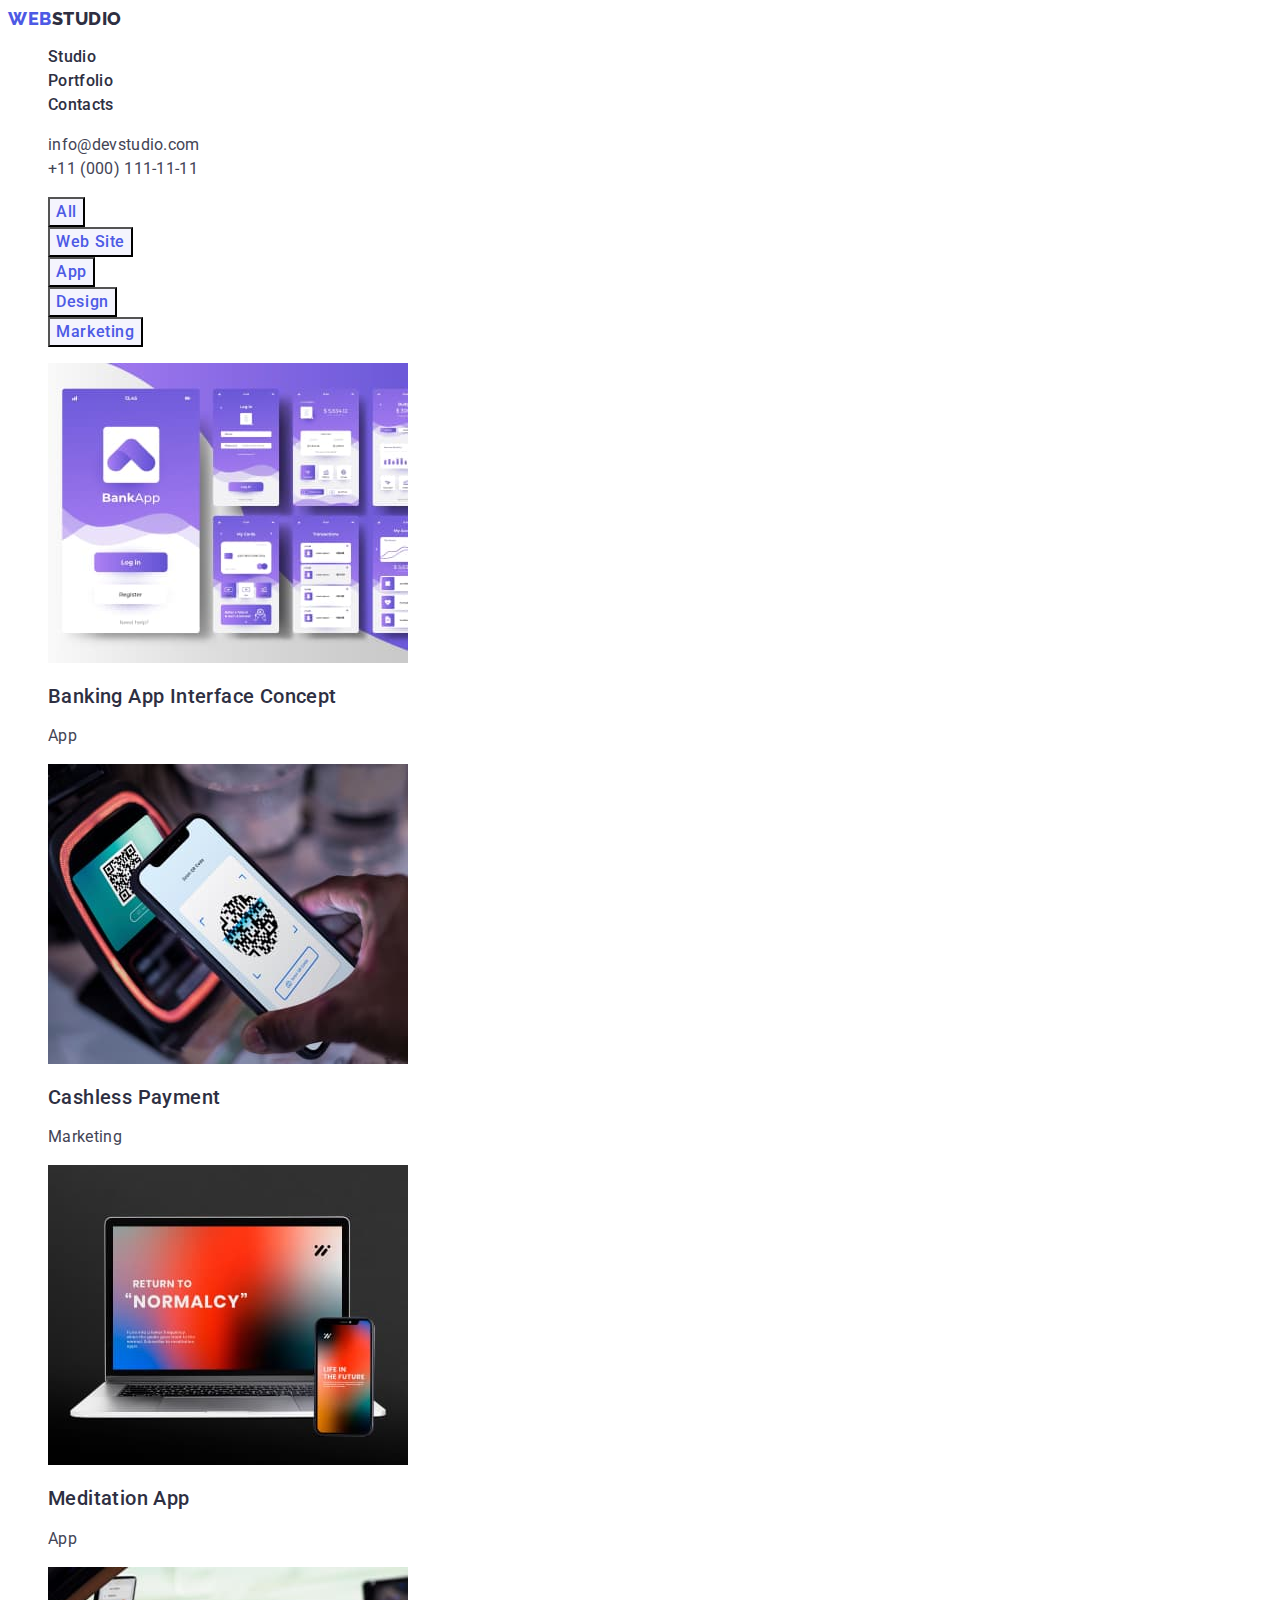
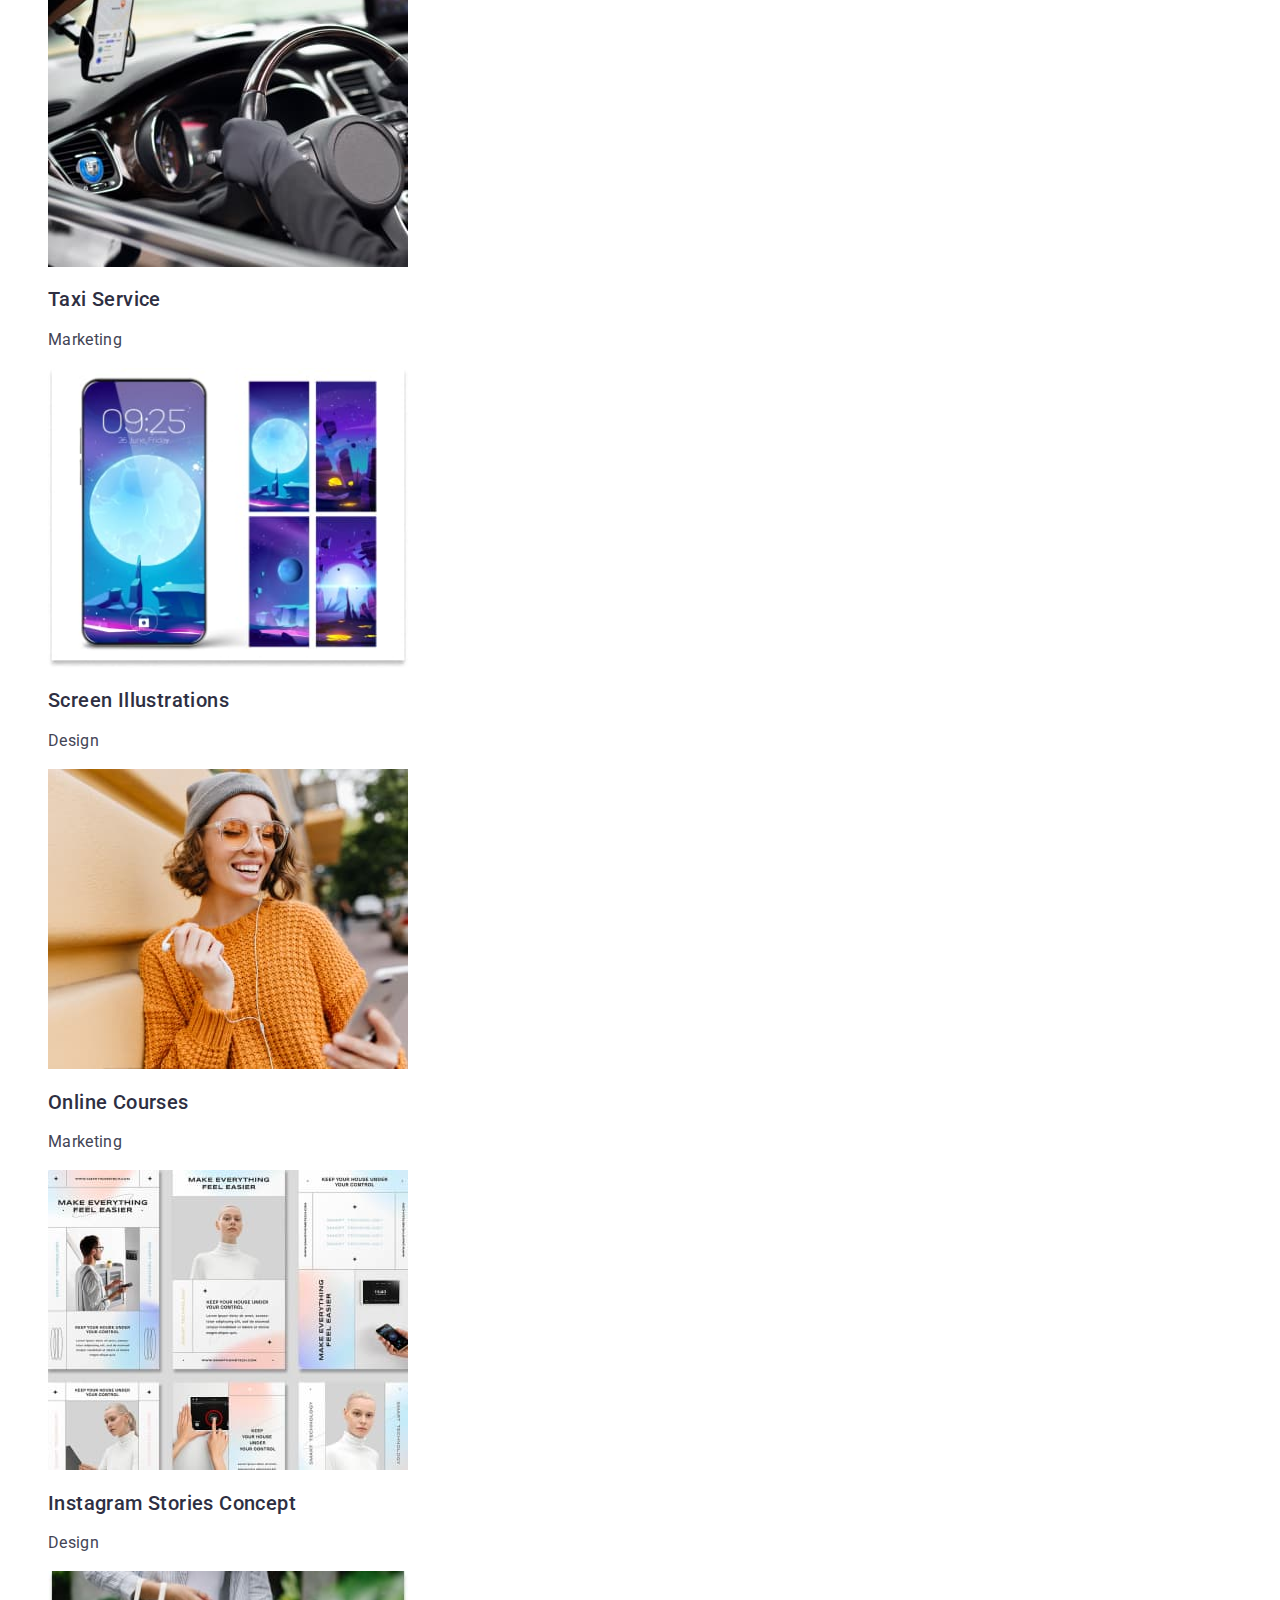
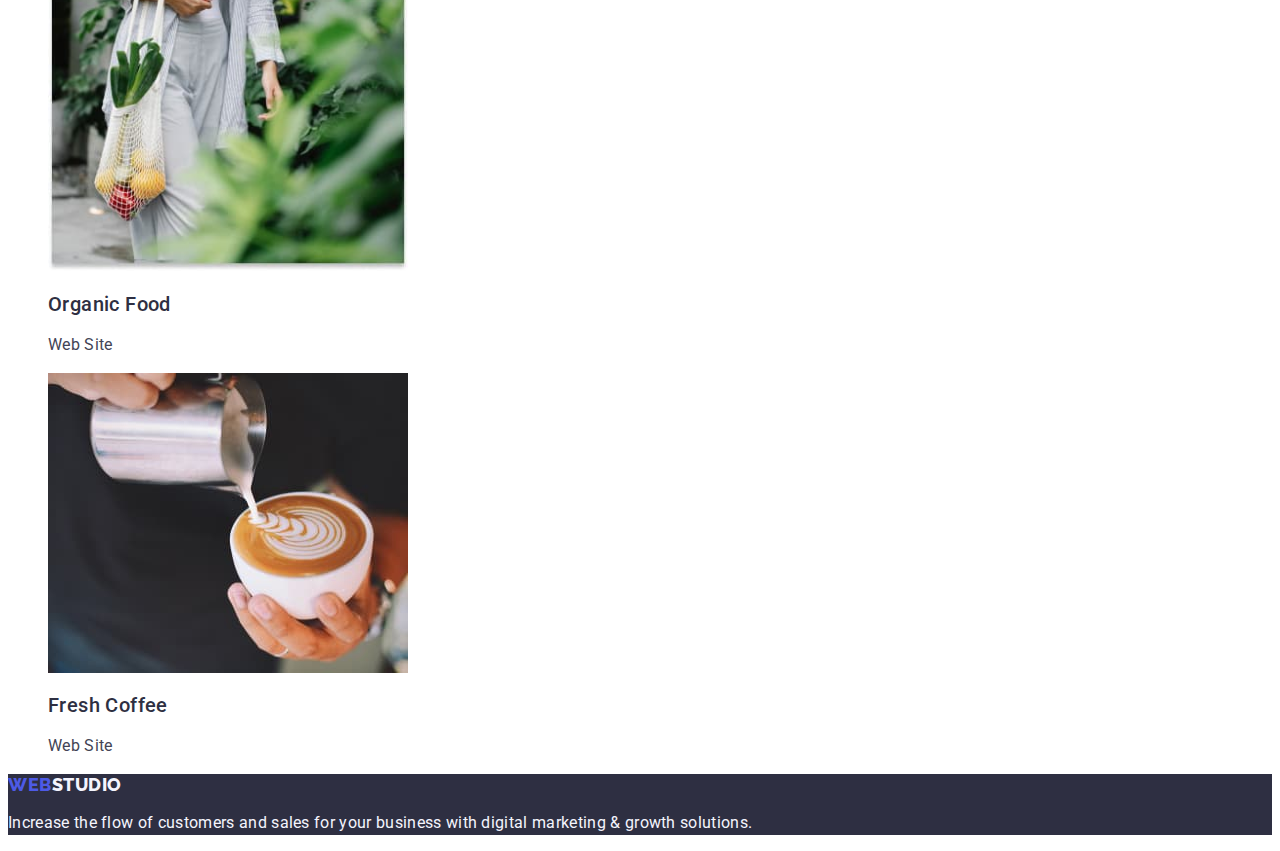
==== portfolio.html @ 40a198e8 "Initial commit" ====
<!DOCTYPE html>
<html lang="en">
  <head>
    <meta charset="UTF-8" />
    <meta http-equiv="X-UA-Compatible" content="IE=edge" />
    <meta name="viewport" content="width=device-width, initial-scale=1.0" />
    <link rel="preconnect" href="https://fonts.googleapis.com" />
    <link rel="preconnect" href="https://fonts.gstatic.com" crossorigin />
    <link
      href="https://fonts.googleapis.com/css2?family=Raleway:wght@800&family=Roboto:wght@400;500;700&display=swap"
      rel="stylesheet"
    />
    <title>Main Page Web</title>
    <link rel="stylesheet" href="./css/styles.css" />
  </head>

  <body>
    <!-- Header -->
    <header>
      <nav>
        <a class="logo link" href="./index.html"
          >Web<span class="header-span">Studio</span></a
        >
        <ul class="list">
          <li>
            <a class="navigat link" href="./index.html">Studio</a>
          </li>
          <li>
            <a class="navigat link" href="./portfolio.html">Portfolio</a>
          </li>
          <li>
            <a class="navigat link" href="">Contacts</a>
          </li>
        </ul>
      </nav>

      <address class="address">
        <ul class="list">
          <li>
            <a class="address-link link" href="mailto:info@devstudio.com"
              >info@devstudio.com</a
            >
          </li>
          <li>
            <a class="address-link link" href="tel:+110001111111"
              >+11 (000) 111-11-11</a
            >
          </li>
        </ul>
      </address>
    </header>

    <main>
      <!-- Filter -->
      <section>
        <h1 hidden>Filter</h1>
        <ul class="list">
          <li><button class="filter-button" type="button">All</button></li>
          <li><button class="filter-button" type="button">Web Site</button></li>
          <li><button class="filter-button" type="button">App</button></li>
          <li><button class="filter-button" type="button">Design</button></li>
          <li>
            <button class="filter-button" type="button">Marketing</button>
          </li>
        </ul>

        <!-- Examples -->

        <ul class="list">
          <li>
            <a class="link" href="">
              <img
                src="./images/bankingapp.jpg"
                alt="Banking App Interface Concept"
                width="360"
                height="300"
              />
              <h2 class="examples-subtitle">Banking App Interface Concept</h2>
              <p class="examples-text">App</p>
            </a>
          </li>
          <li>
            <a class="link" href="">
              <img
                src="./images/cashlesspayment.jpg"
                alt="Cashless payment"
                width="360"
                height="300"
              />
              <h2 class="examples-subtitle">Cashless Payment</h2>
              <p class="examples-text">Marketing</p>
            </a>
          </li>
          <li>
            <a class="link" href="">
              <img
                src="./images/meditationapp.jpg"
                alt="Meditation app"
                width="360"
                height="300"
              />
              <h2 class="examples-subtitle">Meditation App</h2>
              <p class="examples-text">App</p>
            </a>
          </li>
          <li>
            <a class="link" href="">
              <img
                src="./images/taxiservice.jpg"
                alt="Taxi Service"
                width="360"
                height="300"
              />
              <h2 class="examples-subtitle">Taxi Service</h2>
              <p class="examples-text">Marketing</p>
            </a>
          </li>
          <li>
            <a class="link" href="">
              <img
                src="./images/screenillustrations.jpg"
                alt="Screen Illustrations"
                width="360"
                height="300"
              />
              <h2 class="examples-subtitle">Screen Illustrations</h2>
              <p class="examples-text">Design</p>
            </a>
          </li>
          <li>
            <a class="link" href="">
              <img
                src="./images/onlinecourses.jpg"
                alt="Online Courses"
                width="360"
                height="300"
              />
              <h2 class="examples-subtitle">Online Courses</h2>
              <p class="examples-text">Marketing</p>
            </a>
          </li>
          <li>
            <a class="link" href="">
              <img
                src="./images/instagramstories.jpg"
                alt="Instagram Stories Concept"
                width="360"
                height="300"
              />
              <h2 class="examples-subtitle">Instagram Stories Concept</h2>
              <p class="examples-text">Design</p>
            </a>
          </li>
          <li>
            <a class="link" href="">
              <img
                src="./images/organicfood.jpg"
                alt="Organic Food"
                width="360"
                height="300"
              />
              <h2 class="examples-subtitle">Organic Food</h2>
              <p class="examples-text">Web Site</p>
            </a>
          </li>
          <li>
            <a class="link" href="">
              <img
                src="./images/freshcoffee.jpg"
                alt="Fresh Coffee"
                width="360"
                height="300"
              />
              <h2 class="examples-subtitle">Fresh Coffee</h2>
              <p class="examples-text">Web Site</p>
            </a>
          </li>
        </ul>
      </section>
    </main>

    <footer class="footer">
      <a class="footer-logo link" href="./index.html"
        >Web<span class="footer-span">Studio</span></a
      >
      <p class="footer-text">
        Increase the flow of customers and sales for your business with digital
        marketing & growth solutions.
      </p>
    </footer>
  </body>
</html>
---- css/styles.css ----
:root {
  --main-color: #2e2f42;
  --second-color: #434455;
  --color-active: #404bbf;
  --bcg-btn-main: #4d5ae5;
  --bcg-btn-active: #404bbf;
  --color-white: #ffffff;
  --bcg-pink: #f4f4fd;
}

body {
  font-family: "Roboto", sans-serif;
  font-style: normal;
  color: #434455;
  font-weight: 400;
  font-size: 16px;
  background-color: var(--color-white);
}

/* --------------Logo------------- */

.header-span {
  color: var(--main-color);
}

/* --------------------Header------------- */
.logo {
  font-family: "Raleway", sans-serif;
  font-style: normal;
  font-weight: 800;
  font-size: 18px;
  line-height: 1.17;
  letter-spacing: 0.03em;
  text-transform: uppercase;
  color: var(--bcg-btn-main);
  text-decoration: none;
}
.list {
  list-style: none;
}
.navigat {
  font-family: "Roboto";
  font-style: normal;
  font-weight: 500;
  font-size: 16px;
  line-height: 1.5;
  letter-spacing: 0.02em;
  color: var(--main-color);
}

.link {
  text-decoration: none;
}

.navigat:hover,
.navigat:focus {
  color: var(--color-active);
}

.address {
  font-style: normal;
}
.address.list {
  list-style-type: none;
}

.address-link {
  font-family: "Roboto";
  font-style: normal;
  font-weight: 400;
  font-size: 16px;
  line-height: 1.5;
  letter-spacing: 0.02em;
  color: var(--second-color);
  text-decoration: none;
}

.address-link:hover,
.address-link:focus {
  color: var(--color-active);
}

/* ---------------Hero------------- */
.hero {
  background-color: var(--main-color);
}

.hero-title {
  color: var(--color-white);
  font-weight: 700;
  font-size: 56px;
  line-height: 1.07;
  text-align: center;
  letter-spacing: 0.02em;
}

.hero-button {
  font-family: "Roboto", sans-serif;
  font-style: normal;
  font-weight: 500;
  font-size: 16px;
  line-height: 1.5;
  letter-spacing: 0.04em;
  color: var(--color-white);
  background-color: var(--bcg-btn-main);
  cursor: pointer;
}

.hero-button:hover,
.hero-button:focus {
  background-color: var(--bcg-btn-active);
}

/* -----------------Advantages------------ */

.advantages-subtitle {
  font-weight: 500;
  font-size: 20px;
  line-height: 1.2;
  letter-spacing: 0.02em;
  color: var(--main-color);
}

.advantages-text {
  line-height: 1.5;
  letter-spacing: 0.02em;
  color: var(--second-color);
}

/* ----------------------What are we doing----------- */

.what-title {
  font-weight: 700;
  font-size: 36px;
  line-height: 1.11;
  text-align: center;
  letter-spacing: 0.02em;
  text-transform: capitalize;
  color: var(--main-color);
}

/* ----------------Our team---------------------- */
.ourteam {
  background-color: var(--bcg-pink);
}

.ourteam-title {
  font-weight: 700;
  font-size: 36px;
  line-height: 1.11;
  text-align: center;
  letter-spacing: 0.02em;
  text-transform: capitalize;
  color: var(--main-color);
}

.people {
  background-color: var(--color-white);
}

.ourteam-subtitle {
  font-weight: 500;
  font-size: 20px;
  line-height: 1.2;
  text-align: center;
  letter-spacing: 0.02em;
  color: var(--main-color);
}

.ourteam-text {
  line-height: 1.5;
  text-align: center;
  letter-spacing: 0.02em;
  color: var(--second-color);
}

/* ----------------------------Footer-------------- */
.footer {
  background-color: var(--main-color);
}
.footer-logo {
  font-family: "Raleway", sans-serif;
  font-weight: 800;
  font-size: 18px;
  line-height: 1.17;
  letter-spacing: 0.03em;
  text-transform: uppercase;
  color: var(--bcg-btn-main);
}

.footer-logo.link {
  text-decoration: none;
}

.footer-span {
  font-weight: 800;
  font-size: 18px;
  line-height: 1.17;
  letter-spacing: 0.03em;
  text-transform: uppercase;
  color: var(--bcg-pink);
}

.footer-text {
  line-height: 1.5;
  letter-spacing: 0.02em;
  color: var(--bcg-pink);
}

/********************---Portfolio--***********************/

.filter-button {
  font-family: "Roboto", sans-serif;
  font-weight: 500;
  font-size: 16px;
  line-height: 1.5;
  text-align: center;
  letter-spacing: 0.04em;
  color: var(--bcg-btn-main);
  background-color: var(--bcg-pink);
  cursor: pointer;
}

.filter-button:hover,
.filter-button:focus {
  color: var(--color-white);
  background-color: var(--color-active);
}

/* ------------------Examples-------------------------- */

.examples-subtitle {
  font-weight: 500;
  font-size: 20px;
  line-height: 1.2;
  letter-spacing: 0.02em;
  color: var(--main-color);
  text-decoration: none;
}

.examples-text {
  font-size: 16px;
  line-height: 1.5;
  letter-spacing: 0.02em;
  color: var(--second-color);
  text-decoration: none;
}
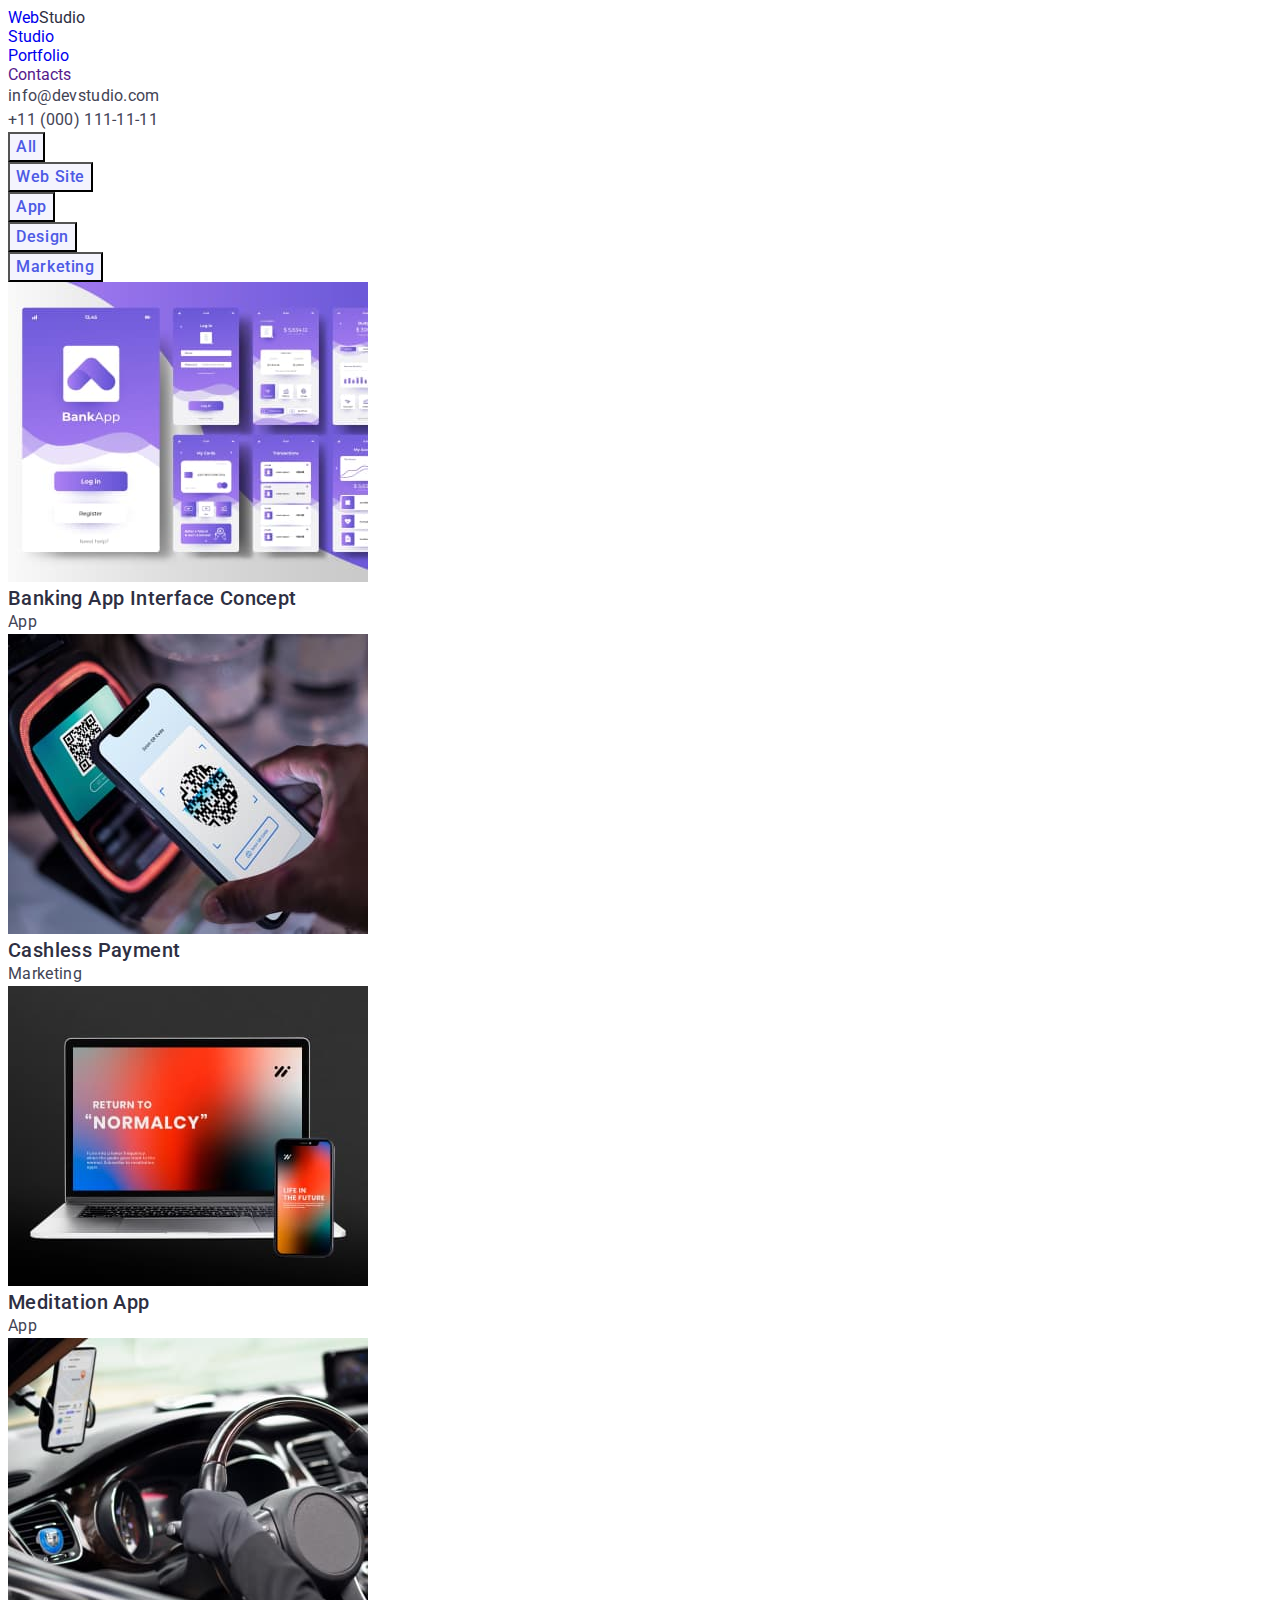
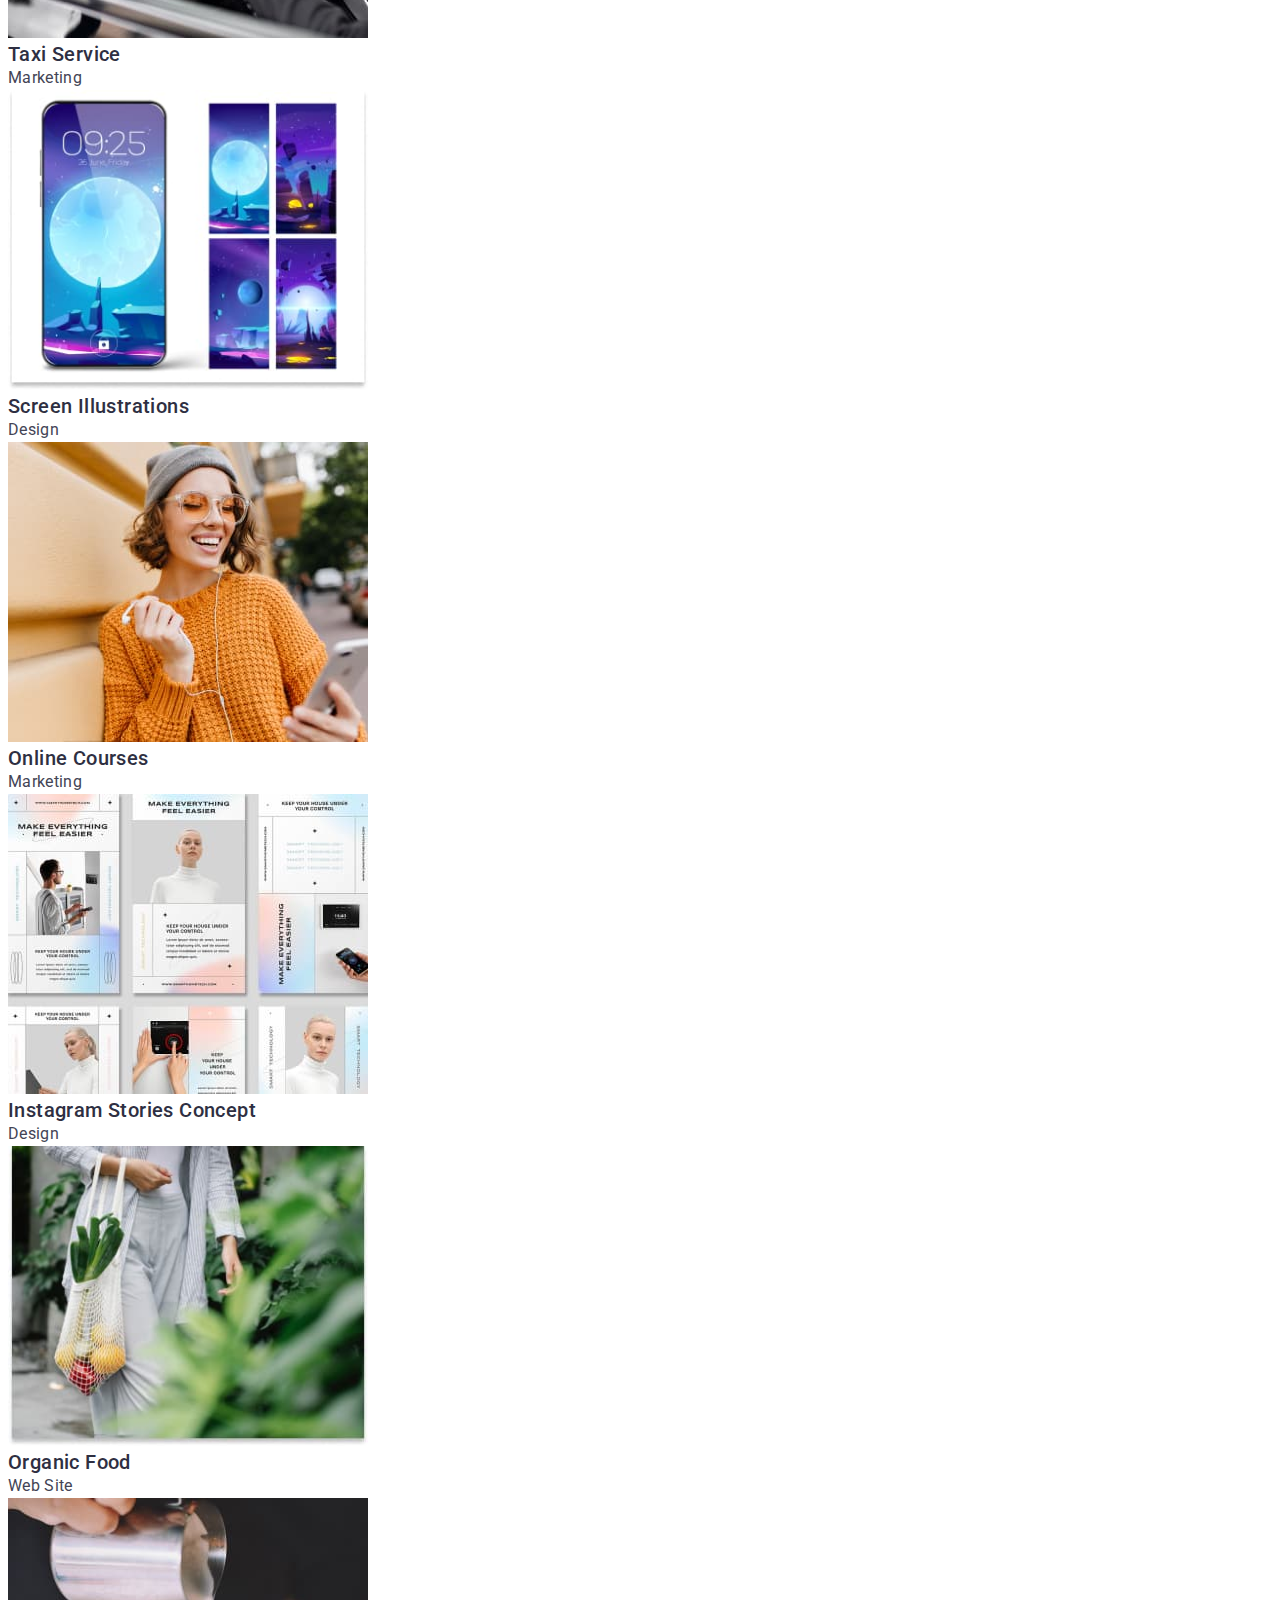
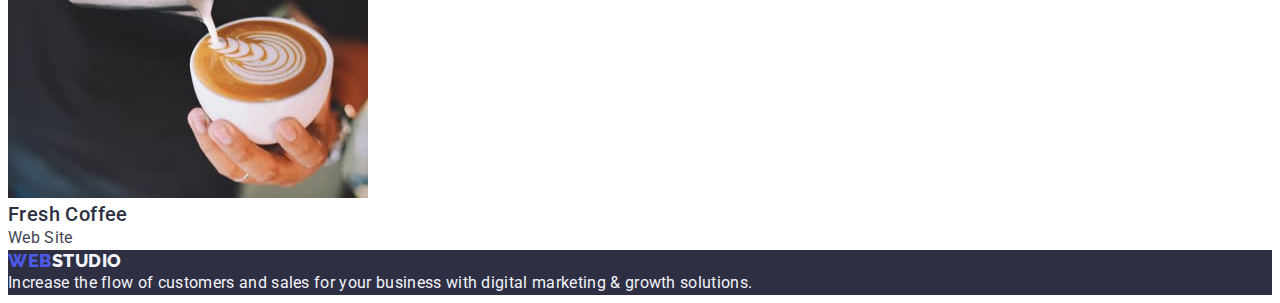
==== commit 043869a3: "header" ====
--- a/portfolio.html
+++ b/portfolio.html
@@ -11,6 +11,10 @@
       rel="stylesheet"
     />
     <title>Main Page Web</title>
+    <link
+      rel="stylesheet"
+      href="node_modules/modern-normalize/modern-normalize.css"
+    />
     <link rel="stylesheet" href="./css/styles.css" />
   </head>
 
--- a/css/styles.css
+++ b/css/styles.css
@@ -17,6 +17,33 @@
   background-color: var(--color-white);
 }
 
+.container {
+  width: 1158px;
+  padding-left: 15px;
+  padding-right: 15px;
+  margin: 0 auto;
+  outline: 1px solid purple;
+}
+
+/* -----------Reset styles----------- */
+p,
+h1,
+h2,
+h3,
+h4,
+h5,
+h6 {
+  margin-top: 0;
+  margin-bottom: 0;
+}
+
+ul {
+  margin-top: 0;
+  margin-bottom: 0;
+  padding-left: 0;
+  list-style-type: none;
+}
+
 /* --------------Logo------------- */
 
 .header-span {
@@ -24,7 +51,17 @@
 }
 
 /* --------------------Header------------- */
-.logo {
+.header {
+  padding-top: 24px;
+  padding-bottom: 24px;
+}
+
+.header-container {
+  display: flex;
+  align-items: center;
+}
+
+.header .logo {
   font-family: "Raleway", sans-serif;
   font-style: normal;
   font-weight: 800;
@@ -35,10 +72,14 @@
   color: var(--bcg-btn-main);
   text-decoration: none;
 }
-.list {
-  list-style: none;
-}
-.navigat {
+
+.navigation {
+  display: flex;
+  align-items: center;
+  flex-grow: 1;
+}
+
+.content {
   font-family: "Roboto";
   font-style: normal;
   font-weight: 500;
@@ -46,6 +87,12 @@
   line-height: 1.5;
   letter-spacing: 0.02em;
   color: var(--main-color);
+}
+
+.header-list {
+  display: flex;
+  margin-left: 76px;
+  gap: 40px;
 }
 
 .link {
@@ -60,8 +107,10 @@
 .address {
   font-style: normal;
 }
-.address.list {
-  list-style-type: none;
+
+.address-list {
+  display: flex;
+  gap: 40px;
 }
 
 .address-link {
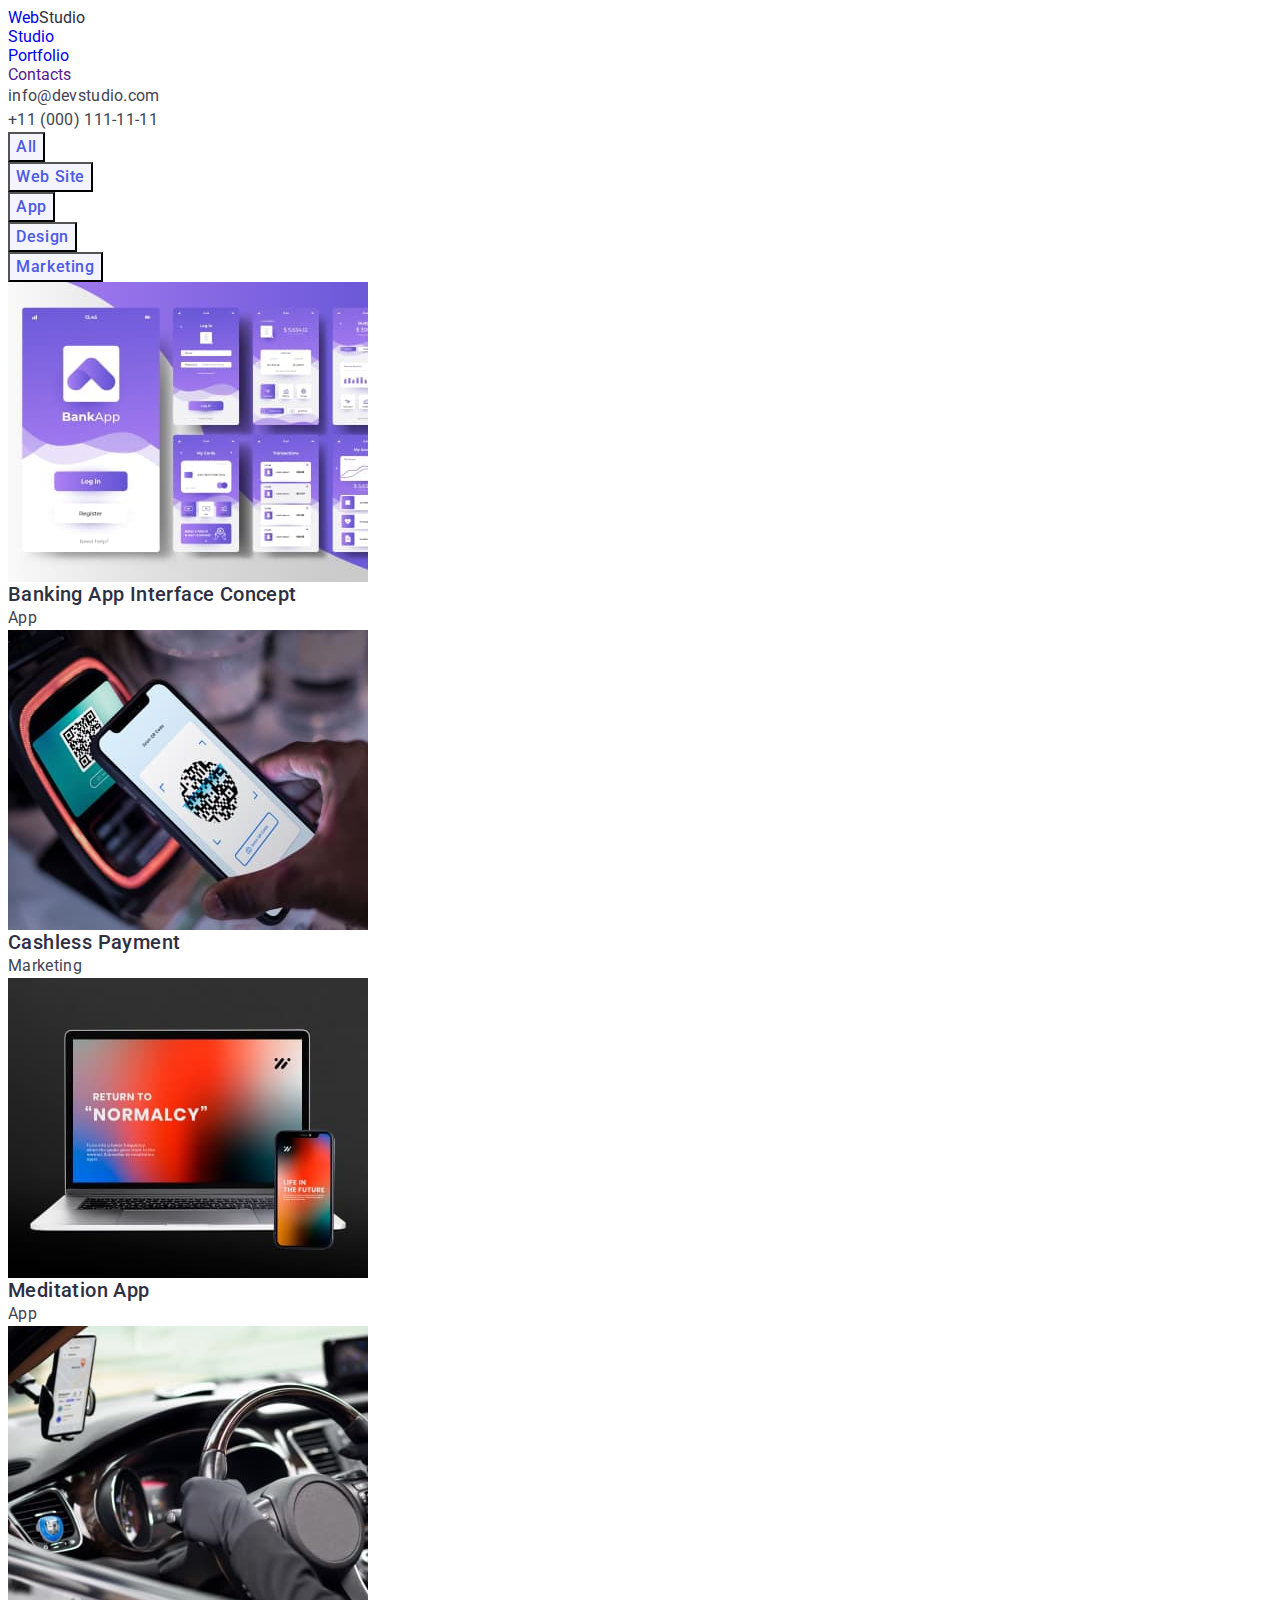
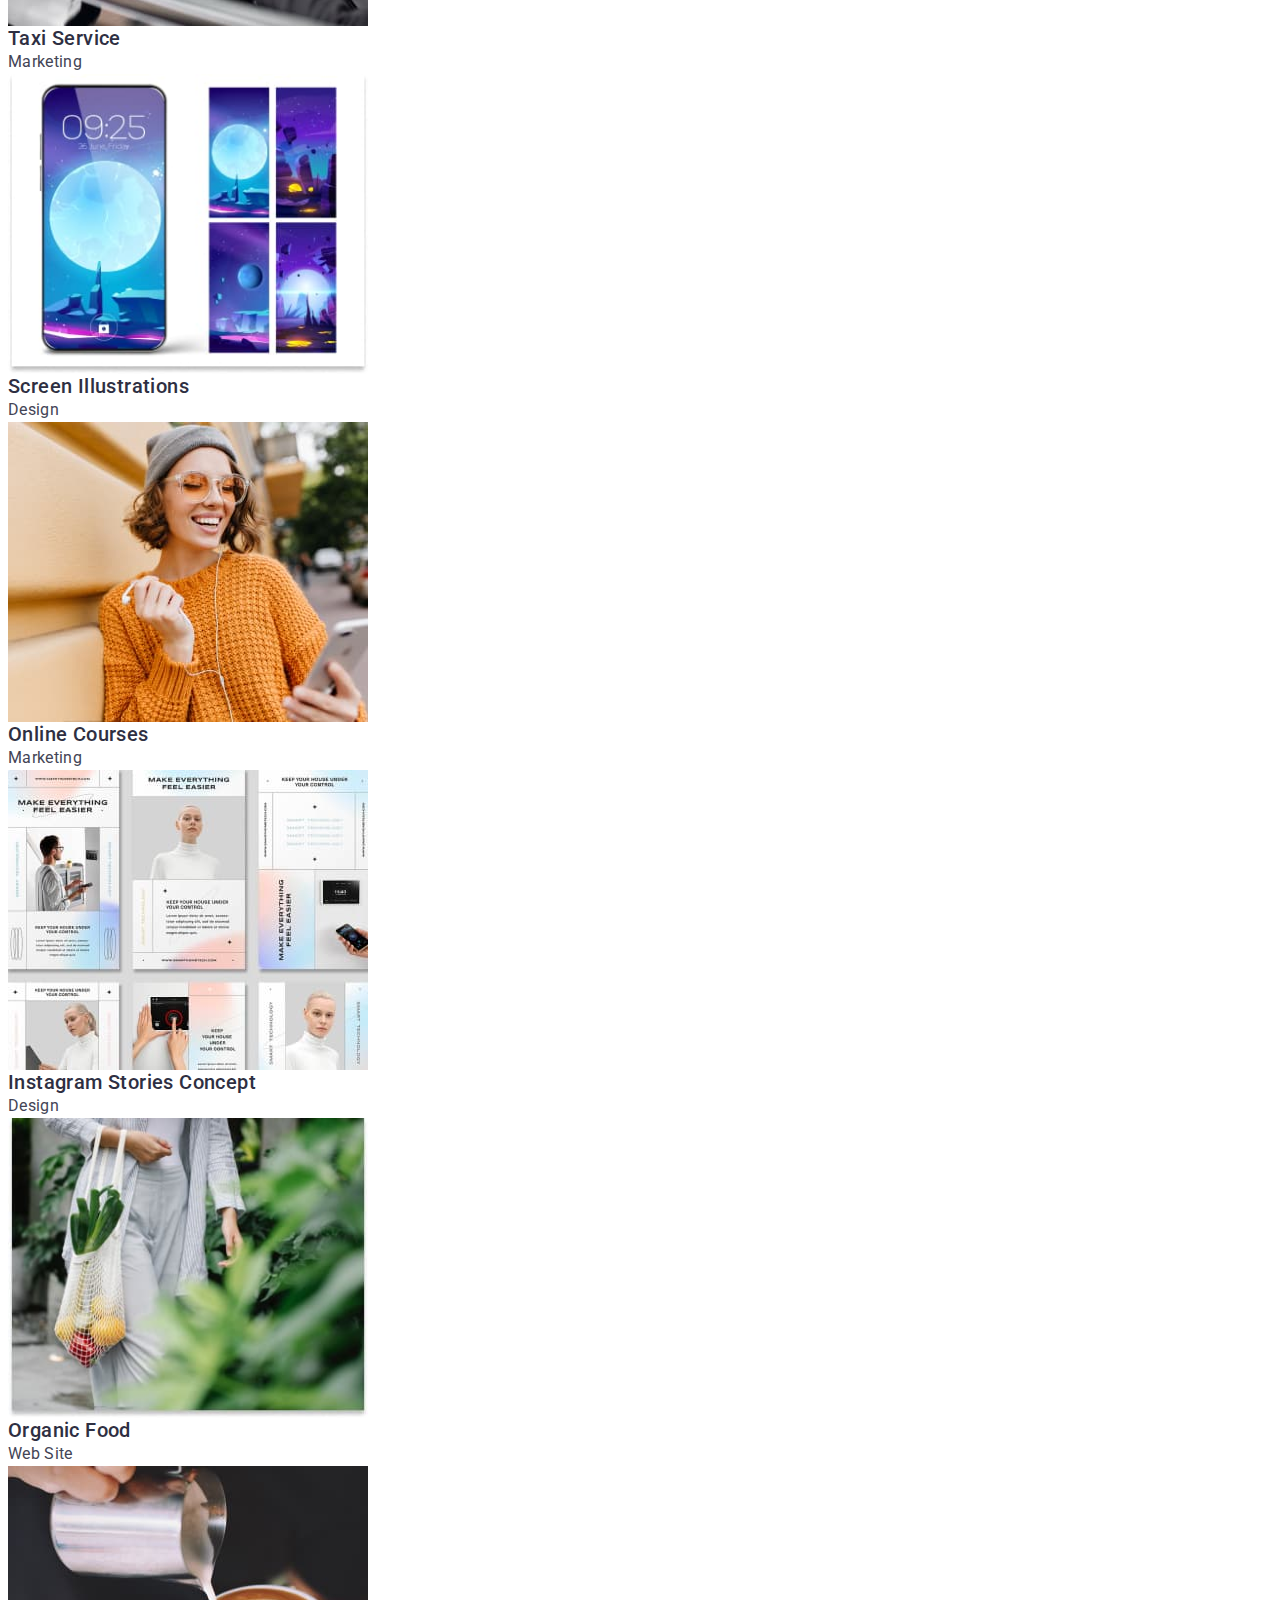
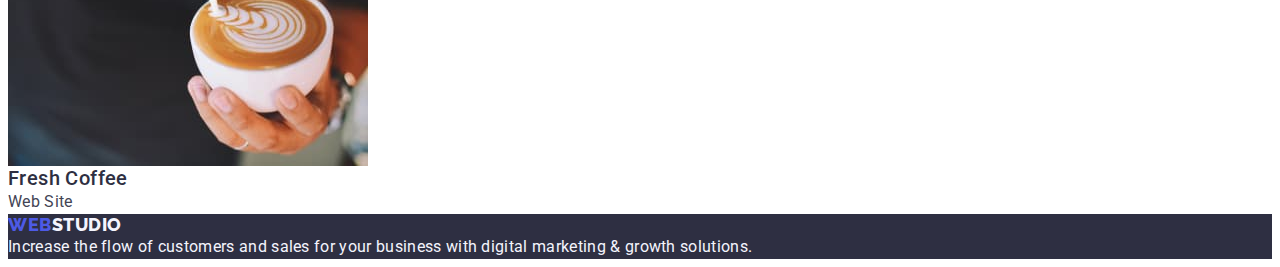
==== commit b9b9fd43: "header-check" ====
--- a/portfolio.html
+++ b/portfolio.html
@@ -13,7 +13,10 @@
     <title>Main Page Web</title>
     <link
       rel="stylesheet"
-      href="node_modules/modern-normalize/modern-normalize.css"
+      href="https://cdnjs.cloudflare.com/ajax/libs/modern-normalize/2.0.0/modern-normalize.min.css"
+      integrity="sha512-4xo8blKMVCiXpTaLzQSLSw3KFOVPWhm/TRtuPVc4WG6kUgjH6J03IBuG7JZPkcWMxJ5huwaBpOpnwYElP/m6wg=="
+      crossorigin="anonymous"
+      referrerpolicy="no-referrer"
     />
     <link rel="stylesheet" href="./css/styles.css" />
   </head>
--- a/css/styles.css
+++ b/css/styles.css
@@ -6,6 +6,7 @@
   --bcg-btn-active: #404bbf;
   --color-white: #ffffff;
   --bcg-pink: #f4f4fd;
+  --border-header: #e7e9fc;
 }
 
 body {
@@ -22,7 +23,6 @@
   padding-left: 15px;
   padding-right: 15px;
   margin: 0 auto;
-  outline: 1px solid purple;
 }
 
 /* -----------Reset styles----------- */
@@ -44,6 +44,9 @@
   list-style-type: none;
 }
 
+img {
+  display: block;
+}
 /* --------------Logo------------- */
 
 .header-span {
@@ -54,6 +57,7 @@
 .header {
   padding-top: 24px;
   padding-bottom: 24px;
+  border-bottom: 1px solid var(--border-header);
 }
 
 .header-container {
@@ -71,12 +75,14 @@
   text-transform: uppercase;
   color: var(--bcg-btn-main);
   text-decoration: none;
+  margin-right: 76px;
 }
 
 .navigation {
   display: flex;
   align-items: center;
   flex-grow: 1;
+  padding: 24px 0;
 }
 
 .content {
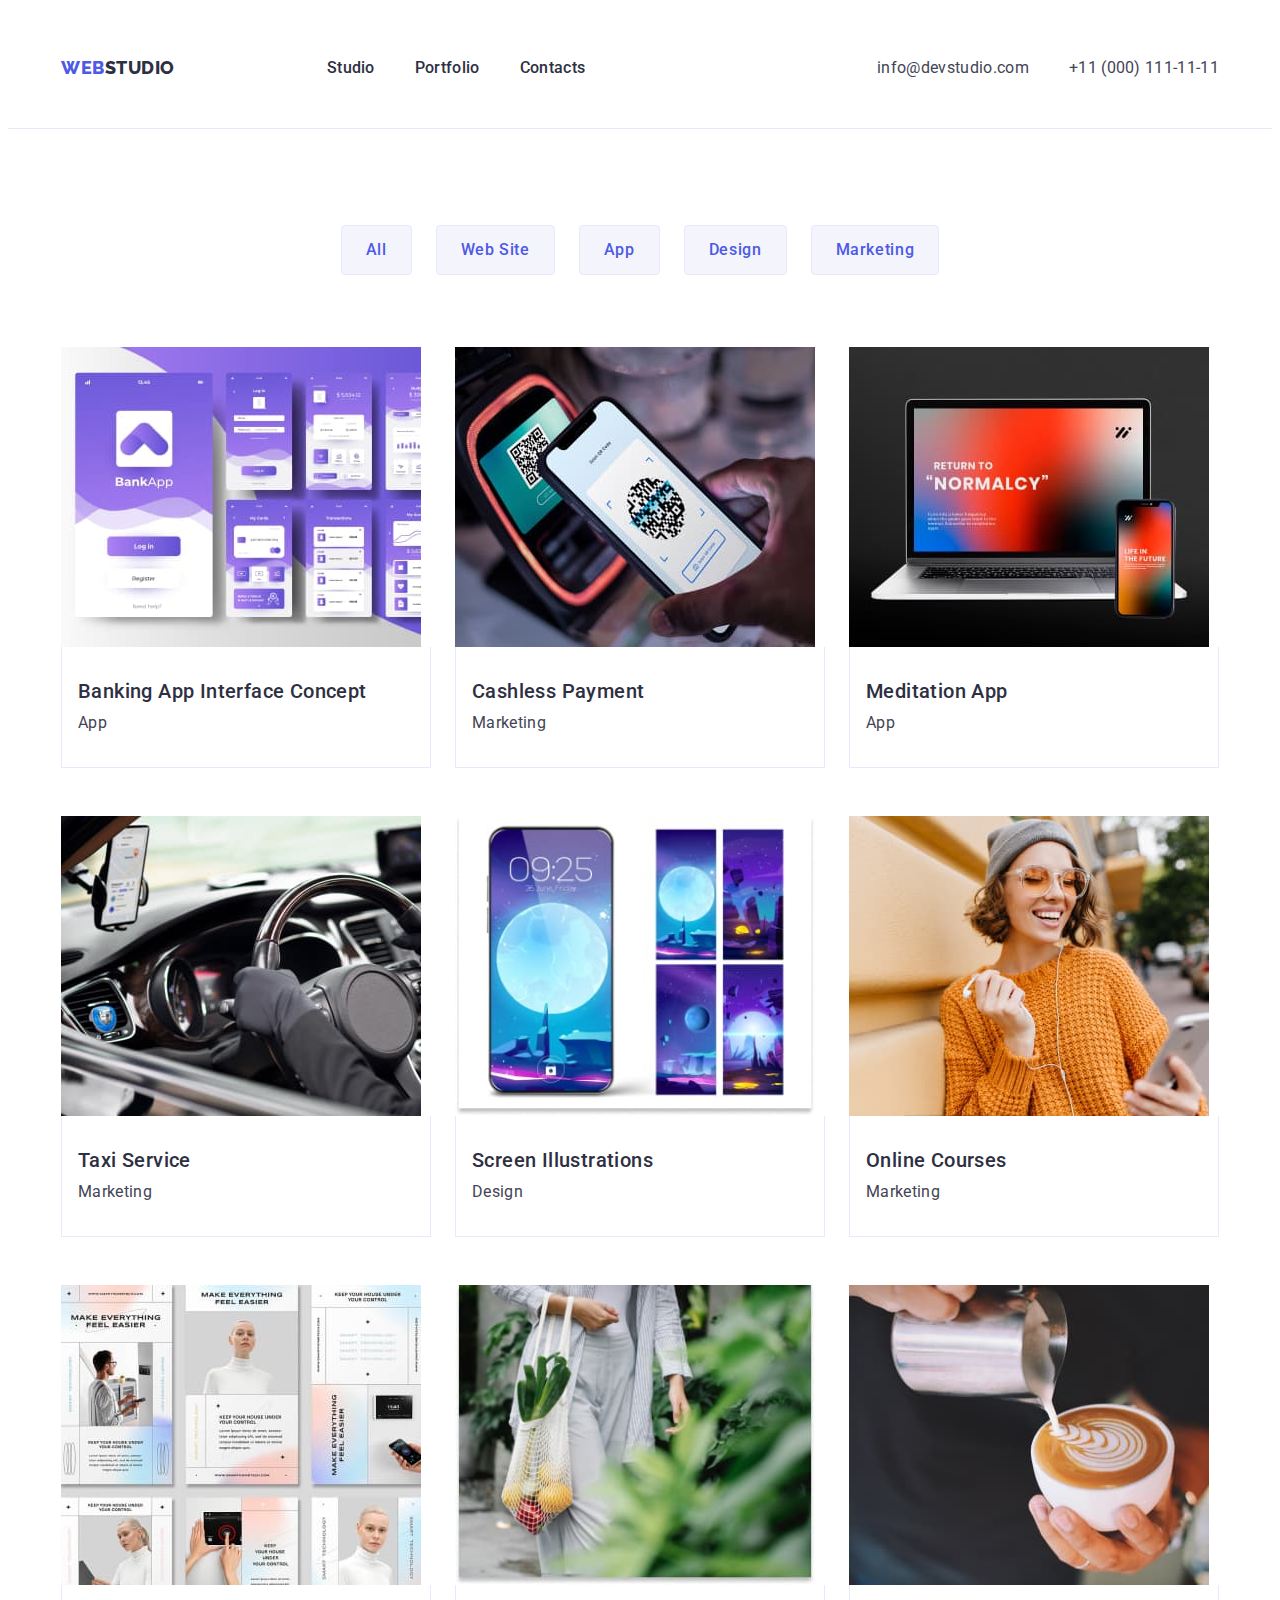
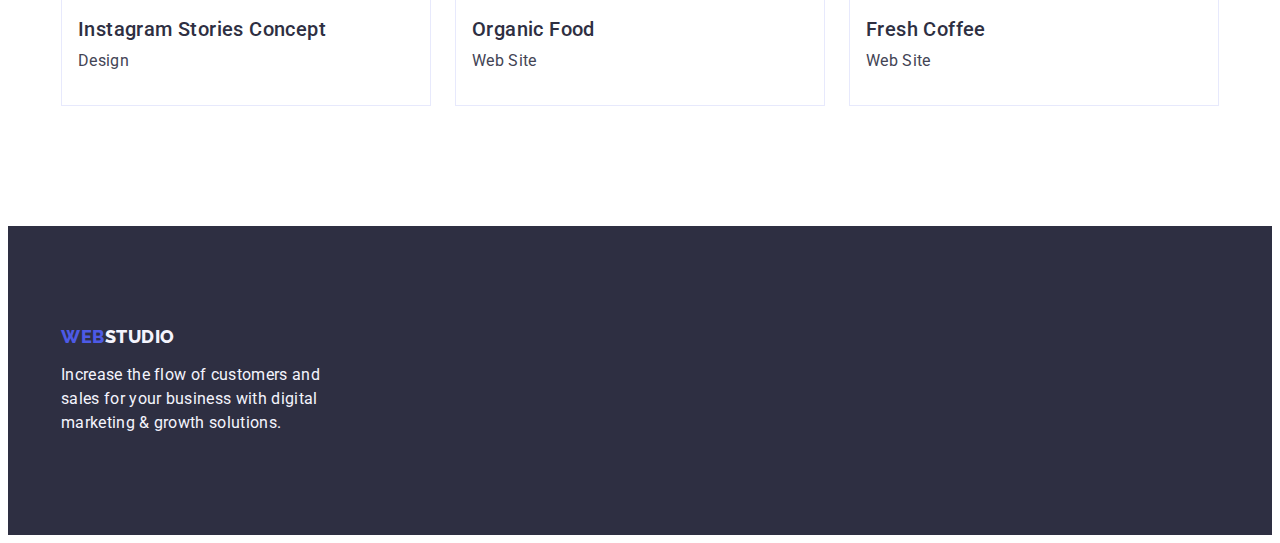
==== commit d88217b4: "full" ====
--- a/portfolio.html
+++ b/portfolio.html
@@ -23,177 +23,205 @@
 
   <body>
     <!-- Header -->
-    <header>
-      <nav>
-        <a class="logo link" href="./index.html"
-          >Web<span class="header-span">Studio</span></a
-        >
-        <ul class="list">
-          <li>
-            <a class="navigat link" href="./index.html">Studio</a>
-          </li>
-          <li>
-            <a class="navigat link" href="./portfolio.html">Portfolio</a>
-          </li>
-          <li>
-            <a class="navigat link" href="">Contacts</a>
-          </li>
-        </ul>
-      </nav>
-
-      <address class="address">
-        <ul class="list">
-          <li>
-            <a class="address-link link" href="mailto:info@devstudio.com"
-              >info@devstudio.com</a
-            >
-          </li>
-          <li>
-            <a class="address-link link" href="tel:+110001111111"
-              >+11 (000) 111-11-11</a
-            >
-          </li>
-        </ul>
-      </address>
+    <header class="header">
+      <div class="container header-container">
+        <nav class="navigation">
+          <a class="link logo" href="./index.html"
+            >Web<span class="header-span">Studio</span></a
+          >
+          <ul class="header-list list">
+            <li>
+              <a class="content link" href="./index.html">Studio</a>
+            </li>
+            <li>
+              <a class="content link" href="./portfolio.html">Portfolio</a>
+            </li>
+            <li>
+              <a class="content link" href="">Contacts</a>
+            </li>
+          </ul>
+        </nav>
+
+        <address class="address">
+          <ul class="address-list list">
+            <li>
+              <a class="address-link link" href="mailto:info@devstudio.com"
+                >info@devstudio.com</a
+              >
+            </li>
+            <li>
+              <a class="address-link link" href="tel:+110001111111"
+                >+11 (000) 111-11-11</a
+              >
+            </li>
+          </ul>
+        </address>
+      </div>
     </header>
 
     <main>
       <!-- Filter -->
-      <section>
-        <h1 hidden>Filter</h1>
-        <ul class="list">
-          <li><button class="filter-button" type="button">All</button></li>
-          <li><button class="filter-button" type="button">Web Site</button></li>
-          <li><button class="filter-button" type="button">App</button></li>
-          <li><button class="filter-button" type="button">Design</button></li>
-          <li>
-            <button class="filter-button" type="button">Marketing</button>
-          </li>
-        </ul>
-
-        <!-- Examples -->
-
-        <ul class="list">
-          <li>
-            <a class="link" href="">
-              <img
-                src="./images/bankingapp.jpg"
-                alt="Banking App Interface Concept"
-                width="360"
-                height="300"
-              />
-              <h2 class="examples-subtitle">Banking App Interface Concept</h2>
-              <p class="examples-text">App</p>
-            </a>
-          </li>
-          <li>
-            <a class="link" href="">
-              <img
-                src="./images/cashlesspayment.jpg"
-                alt="Cashless payment"
-                width="360"
-                height="300"
-              />
-              <h2 class="examples-subtitle">Cashless Payment</h2>
-              <p class="examples-text">Marketing</p>
-            </a>
-          </li>
-          <li>
-            <a class="link" href="">
-              <img
-                src="./images/meditationapp.jpg"
-                alt="Meditation app"
-                width="360"
-                height="300"
-              />
-              <h2 class="examples-subtitle">Meditation App</h2>
-              <p class="examples-text">App</p>
-            </a>
-          </li>
-          <li>
-            <a class="link" href="">
-              <img
-                src="./images/taxiservice.jpg"
-                alt="Taxi Service"
-                width="360"
-                height="300"
-              />
-              <h2 class="examples-subtitle">Taxi Service</h2>
-              <p class="examples-text">Marketing</p>
-            </a>
-          </li>
-          <li>
-            <a class="link" href="">
-              <img
-                src="./images/screenillustrations.jpg"
-                alt="Screen Illustrations"
-                width="360"
-                height="300"
-              />
-              <h2 class="examples-subtitle">Screen Illustrations</h2>
-              <p class="examples-text">Design</p>
-            </a>
-          </li>
-          <li>
-            <a class="link" href="">
-              <img
-                src="./images/onlinecourses.jpg"
-                alt="Online Courses"
-                width="360"
-                height="300"
-              />
-              <h2 class="examples-subtitle">Online Courses</h2>
-              <p class="examples-text">Marketing</p>
-            </a>
-          </li>
-          <li>
-            <a class="link" href="">
-              <img
-                src="./images/instagramstories.jpg"
-                alt="Instagram Stories Concept"
-                width="360"
-                height="300"
-              />
-              <h2 class="examples-subtitle">Instagram Stories Concept</h2>
-              <p class="examples-text">Design</p>
-            </a>
-          </li>
-          <li>
-            <a class="link" href="">
-              <img
-                src="./images/organicfood.jpg"
-                alt="Organic Food"
-                width="360"
-                height="300"
-              />
-              <h2 class="examples-subtitle">Organic Food</h2>
-              <p class="examples-text">Web Site</p>
-            </a>
-          </li>
-          <li>
-            <a class="link" href="">
-              <img
-                src="./images/freshcoffee.jpg"
-                alt="Fresh Coffee"
-                width="360"
-                height="300"
-              />
-              <h2 class="examples-subtitle">Fresh Coffee</h2>
-              <p class="examples-text">Web Site</p>
-            </a>
-          </li>
-        </ul>
+      <section class="portfolio">
+        <div class="container">
+          <h1 class="visually-hidden">Filter</h1>
+          <ul class="list filter">
+            <li><button class="filter-button" type="button">All</button></li>
+            <li>
+              <button class="filter-button" type="button">Web Site</button>
+            </li>
+            <li><button class="filter-button" type="button">App</button></li>
+            <li><button class="filter-button" type="button">Design</button></li>
+            <li>
+              <button class="filter-button" type="button">Marketing</button>
+            </li>
+          </ul>
+
+          <!-- Examples -->
+
+          <ul class="list examples">
+            <li class="examples-item">
+              <a class="link" href="">
+                <img
+                  src="./images/bankingapp.jpg"
+                  alt="Banking App Interface Concept"
+                  width="360"
+                  height="300"
+                />
+                <div class="example-name">
+                  <h2 class="examples-subtitle">
+                    Banking App Interface Concept
+                  </h2>
+                  <p class="examples-text">App</p>
+                </div>
+              </a>
+            </li>
+            <li class="examples-item">
+              <a class="link" href="">
+                <img
+                  src="./images/cashlesspayment.jpg"
+                  alt="Cashless payment"
+                  width="360"
+                  height="300"
+                />
+                <div class="example-name">
+                  <h2 class="examples-subtitle">Cashless Payment</h2>
+                  <p class="examples-text">Marketing</p>
+                </div>
+              </a>
+            </li>
+            <li class="examples-item">
+              <a class="link" href="">
+                <img
+                  src="./images/meditationapp.jpg"
+                  alt="Meditation app"
+                  width="360"
+                  height="300"
+                />
+                <div class="example-name">
+                  <h2 class="examples-subtitle">Meditation App</h2>
+                  <p class="examples-text">App</p>
+                </div>
+              </a>
+            </li>
+            <li class="examples-item">
+              <a class="link" href="">
+                <img
+                  src="./images/taxiservice.jpg"
+                  alt="Taxi Service"
+                  width="360"
+                  height="300"
+                />
+                <div class="example-name">
+                  <h2 class="examples-subtitle">Taxi Service</h2>
+                  <p class="examples-text">Marketing</p>
+                </div>
+              </a>
+            </li>
+            <li class="examples-item">
+              <a class="link" href="">
+                <img
+                  src="./images/screenillustrations.jpg"
+                  alt="Screen Illustrations"
+                  width="360"
+                  height="300"
+                />
+                <div class="example-name">
+                  <h2 class="examples-subtitle">Screen Illustrations</h2>
+                  <p class="examples-text">Design</p>
+                </div>
+              </a>
+            </li>
+            <li class="examples-item">
+              <a class="link" href="">
+                <img
+                  src="./images/onlinecourses.jpg"
+                  alt="Online Courses"
+                  width="360"
+                  height="300"
+                />
+                <div class="example-name">
+                  <h2 class="examples-subtitle">Online Courses</h2>
+                  <p class="examples-text">Marketing</p>
+                </div>
+              </a>
+            </li>
+            <li class="examples-item">
+              <a class="link" href="">
+                <img
+                  src="./images/instagramstories.jpg"
+                  alt="Instagram Stories Concept"
+                  width="360"
+                  height="300"
+                />
+                <div class="example-name">
+                  <h2 class="examples-subtitle">Instagram Stories Concept</h2>
+                  <p class="examples-text">Design</p>
+                </div>
+              </a>
+            </li>
+            <li class="examples-item">
+              <a class="link" href="">
+                <img
+                  src="./images/organicfood.jpg"
+                  alt="Organic Food"
+                  width="360"
+                  height="300"
+                />
+                <div class="example-name">
+                  <h2 class="examples-subtitle">Organic Food</h2>
+                  <p class="examples-text">Web Site</p>
+                </div>
+              </a>
+            </li>
+            <li class="examples-item">
+              <a class="link" href="">
+                <img
+                  src="./images/freshcoffee.jpg"
+                  alt="Fresh Coffee"
+                  width="360"
+                  height="300"
+                />
+                <div class="example-name">
+                  <h2 class="examples-subtitle">Fresh Coffee</h2>
+                  <p class="examples-text">Web Site</p>
+                </div>
+              </a>
+            </li>
+          </ul>
+        </div>
       </section>
     </main>
 
     <footer class="footer">
-      <a class="footer-logo link" href="./index.html"
-        >Web<span class="footer-span">Studio</span></a
-      >
-      <p class="footer-text">
-        Increase the flow of customers and sales for your business with digital
-        marketing & growth solutions.
-      </p>
+      <div class="container">
+        <a class="footer-logo link" href="./index.html"
+          >Web<span class="footer-span">Studio</span></a
+        >
+        <p class="footer-text">
+          Increase the flow of customers and sales for your business with
+          digital marketing & growth solutions.
+        </p>
+      </div>
     </footer>
   </body>
 </html>
--- a/css/styles.css
+++ b/css/styles.css
@@ -7,6 +7,7 @@
   --color-white: #ffffff;
   --bcg-pink: #f4f4fd;
   --border-header: #e7e9fc;
+  --btn-color: #e7e9fc;
 }
 
 body {
@@ -47,6 +48,20 @@
 img {
   display: block;
 }
+
+.visually-hidden {
+  position: absolute;
+  width: 1px;
+  height: 1px;
+  margin: -1px;
+  border: 0;
+  padding: 0;
+
+  white-space: nowrap;
+  clip-path: inset(100%);
+  clip: rect(0 0 0 0);
+  overflow: hidden;
+}
 /* --------------Logo------------- */
 
 .header-span {
@@ -76,13 +91,13 @@
   color: var(--bcg-btn-main);
   text-decoration: none;
   margin-right: 76px;
+  padding: 24px 0;
 }
 
 .navigation {
   display: flex;
   align-items: center;
   flex-grow: 1;
-  padding: 24px 0;
 }
 
 .content {
@@ -93,6 +108,7 @@
   line-height: 1.5;
   letter-spacing: 0.02em;
   color: var(--main-color);
+  padding: 24px 0;
 }
 
 .header-list {
@@ -117,6 +133,7 @@
 .address-list {
   display: flex;
   gap: 40px;
+  padding: 24px 0;
 }
 
 .address-link {
@@ -137,6 +154,7 @@
 
 /* ---------------Hero------------- */
 .hero {
+  padding: 188px 0;
   background-color: var(--main-color);
 }
 
@@ -147,9 +165,14 @@
   line-height: 1.07;
   text-align: center;
   letter-spacing: 0.02em;
+  max-width: 496px;
+  margin-bottom: 48px;
+  margin-left: auto;
+  margin-right: auto;
 }
 
 .hero-button {
+  display: block;
   font-family: "Roboto", sans-serif;
   font-style: normal;
   font-weight: 500;
@@ -159,6 +182,13 @@
   color: var(--color-white);
   background-color: var(--bcg-btn-main);
   cursor: pointer;
+  min-width: 169px;
+  height: 56px;
+  border: none;
+  border-radius: 4px;
+  margin-left: auto;
+  margin-right: auto;
+  padding: 16px 32px;
 }
 
 .hero-button:hover,
@@ -167,6 +197,18 @@
 }
 
 /* -----------------Advantages------------ */
+.advantages {
+  padding: 120px 0;
+}
+
+.advantages-list {
+  display: flex;
+  gap: 24px;
+}
+
+.advantages-item {
+  width: calc((100% - 72px) / 4);
+}
 
 .advantages-subtitle {
   font-weight: 500;
@@ -174,6 +216,7 @@
   line-height: 1.2;
   letter-spacing: 0.02em;
   color: var(--main-color);
+  margin-bottom: 8px;
 }
 
 .advantages-text {
@@ -183,7 +226,17 @@
 }
 
 /* ----------------------What are we doing----------- */
-
+.what {
+  padding-bottom: 120px;
+}
+
+.what-div {
+}
+
+.what-list {
+  display: flex;
+  gap: 24px;
+}
 .what-title {
   font-weight: 700;
   font-size: 36px;
@@ -192,11 +245,17 @@
   letter-spacing: 0.02em;
   text-transform: capitalize;
   color: var(--main-color);
+  margin-bottom: 72px;
+}
+
+.what-item {
+  width: calc((100% - 48px) / 3);
 }
 
 /* ----------------Our team---------------------- */
 .ourteam {
   background-color: var(--bcg-pink);
+  padding: 120px 0;
 }
 
 .ourteam-title {
@@ -207,10 +266,22 @@
   letter-spacing: 0.02em;
   text-transform: capitalize;
   color: var(--main-color);
+  margin-bottom: 72px;
+}
+
+.ourteam-list {
+  display: flex;
+  gap: 24px;
 }
 
 .people {
   background-color: var(--color-white);
+  width: calc((100% - 24px * 3) / 4);
+  border-radius: 0px 0px 4px 4px;
+}
+
+.name-people {
+  padding: 32px 16px;
 }
 
 .ourteam-subtitle {
@@ -220,6 +291,8 @@
   text-align: center;
   letter-spacing: 0.02em;
   color: var(--main-color);
+  text-align: center;
+  margin-bottom: 8px;
 }
 
 .ourteam-text {
@@ -227,11 +300,13 @@
   text-align: center;
   letter-spacing: 0.02em;
   color: var(--second-color);
+  text-align: center;
 }
 
 /* ----------------------------Footer-------------- */
 .footer {
   background-color: var(--main-color);
+  padding: 100px 0;
 }
 .footer-logo {
   font-family: "Raleway", sans-serif;
@@ -241,10 +316,9 @@
   letter-spacing: 0.03em;
   text-transform: uppercase;
   color: var(--bcg-btn-main);
-}
-
-.footer-logo.link {
-  text-decoration: none;
+  text-decoration: none;
+  display: inline-block;
+  margin-bottom: 16px;
 }
 
 .footer-span {
@@ -260,9 +334,21 @@
   line-height: 1.5;
   letter-spacing: 0.02em;
   color: var(--bcg-pink);
+  max-width: 264px;
 }
 
 /********************---Portfolio--***********************/
+.portfolio {
+  padding-top: 96px;
+  padding-bottom: 120px;
+}
+
+.filter {
+  display: flex;
+  justify-content: center;
+  gap: 24px;
+  margin-bottom: 72px;
+}
 
 .filter-button {
   font-family: "Roboto", sans-serif;
@@ -274,15 +360,36 @@
   color: var(--bcg-btn-main);
   background-color: var(--bcg-pink);
   cursor: pointer;
+  padding: 12px 24px;
+  border: 1px solid var(--btn-color);
+  border-radius: 4px;
 }
 
 .filter-button:hover,
 .filter-button:focus {
   color: var(--color-white);
   background-color: var(--color-active);
+  border: 1px solid transparent;
 }
 
 /* ------------------Examples-------------------------- */
+.examples {
+  display: flex;
+  flex-wrap: wrap;
+  column-gap: 24px;
+  row-gap: 48px;
+}
+
+.examples-item {
+  width: calc((100% - 48px) / 3);
+}
+
+.example-name {
+  padding: 32px 16px;
+  border: 1px solid var(--border-header);
+  border-top: none;
+  column-gap: 24px;
+}
 
 .examples-subtitle {
   font-weight: 500;
@@ -291,6 +398,7 @@
   letter-spacing: 0.02em;
   color: var(--main-color);
   text-decoration: none;
+  margin-bottom: 8px;
 }
 
 .examples-text {
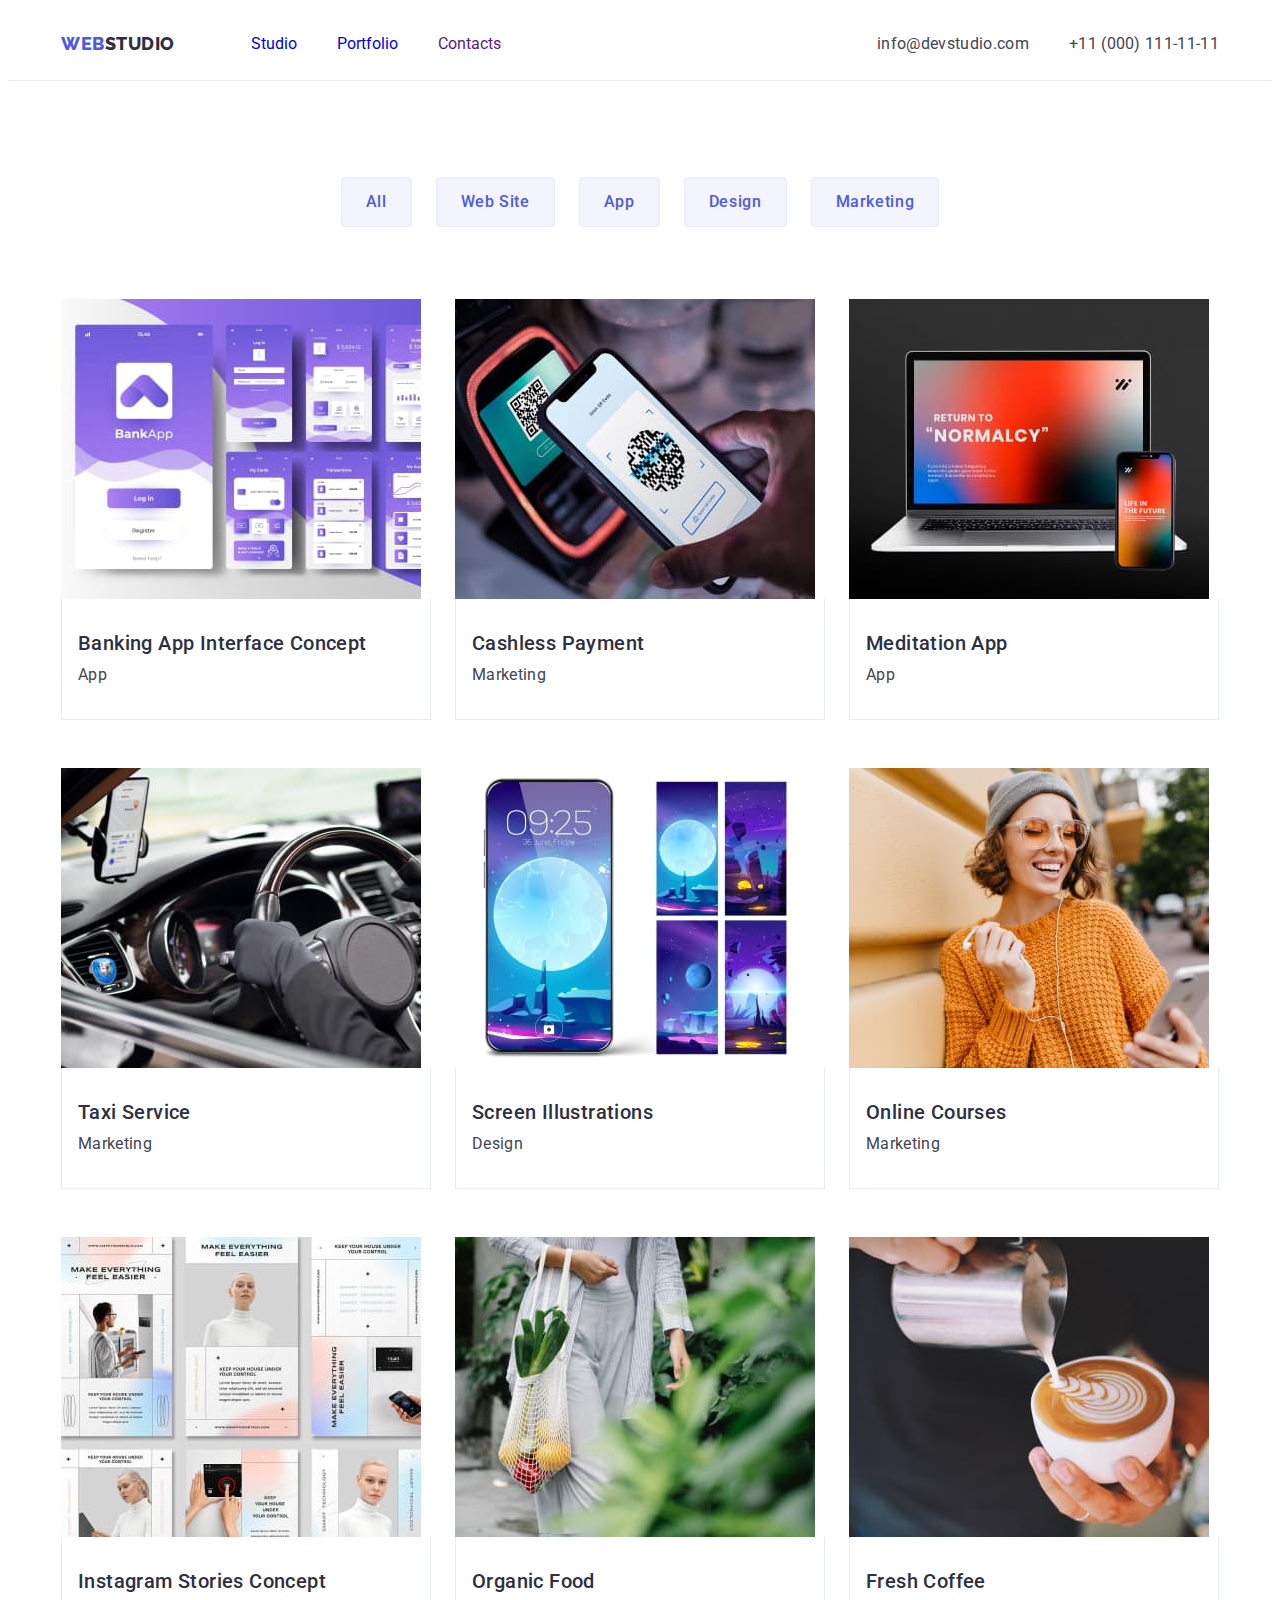
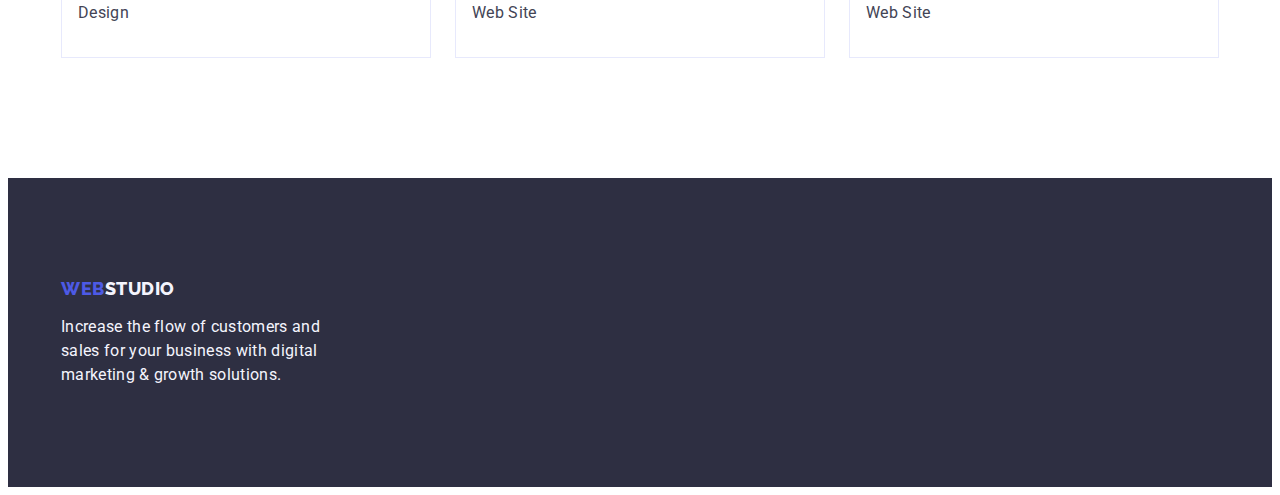
==== commit dfe1d9ca: "check1" ====
--- a/portfolio.html
+++ b/portfolio.html
@@ -31,13 +31,15 @@
           >
           <ul class="header-list list">
             <li>
-              <a class="content link" href="./index.html">Studio</a>
-            </li>
-            <li>
-              <a class="content link" href="./portfolio.html">Portfolio</a>
-            </li>
-            <li>
-              <a class="content link" href="">Contacts</a>
+              <a class="content-navig link" href="./index.html">Studio</a>
+            </li>
+            <li>
+              <a class="content-navig link" href="./portfolio.html"
+                >Portfolio</a
+              >
+            </li>
+            <li>
+              <a class="content-navig link" href="">Contacts</a>
             </li>
           </ul>
         </nav>
--- a/css/styles.css
+++ b/css/styles.css
@@ -70,8 +70,6 @@
 
 /* --------------------Header------------- */
 .header {
-  padding-top: 24px;
-  padding-bottom: 24px;
   border-bottom: 1px solid var(--border-header);
 }
 
@@ -113,7 +111,6 @@
 
 .header-list {
   display: flex;
-  margin-left: 76px;
   gap: 40px;
 }
 
@@ -121,8 +118,8 @@
   text-decoration: none;
 }
 
-.navigat:hover,
-.navigat:focus {
+.content-navig:hover,
+.content-navig:focus {
   color: var(--color-active);
 }
 
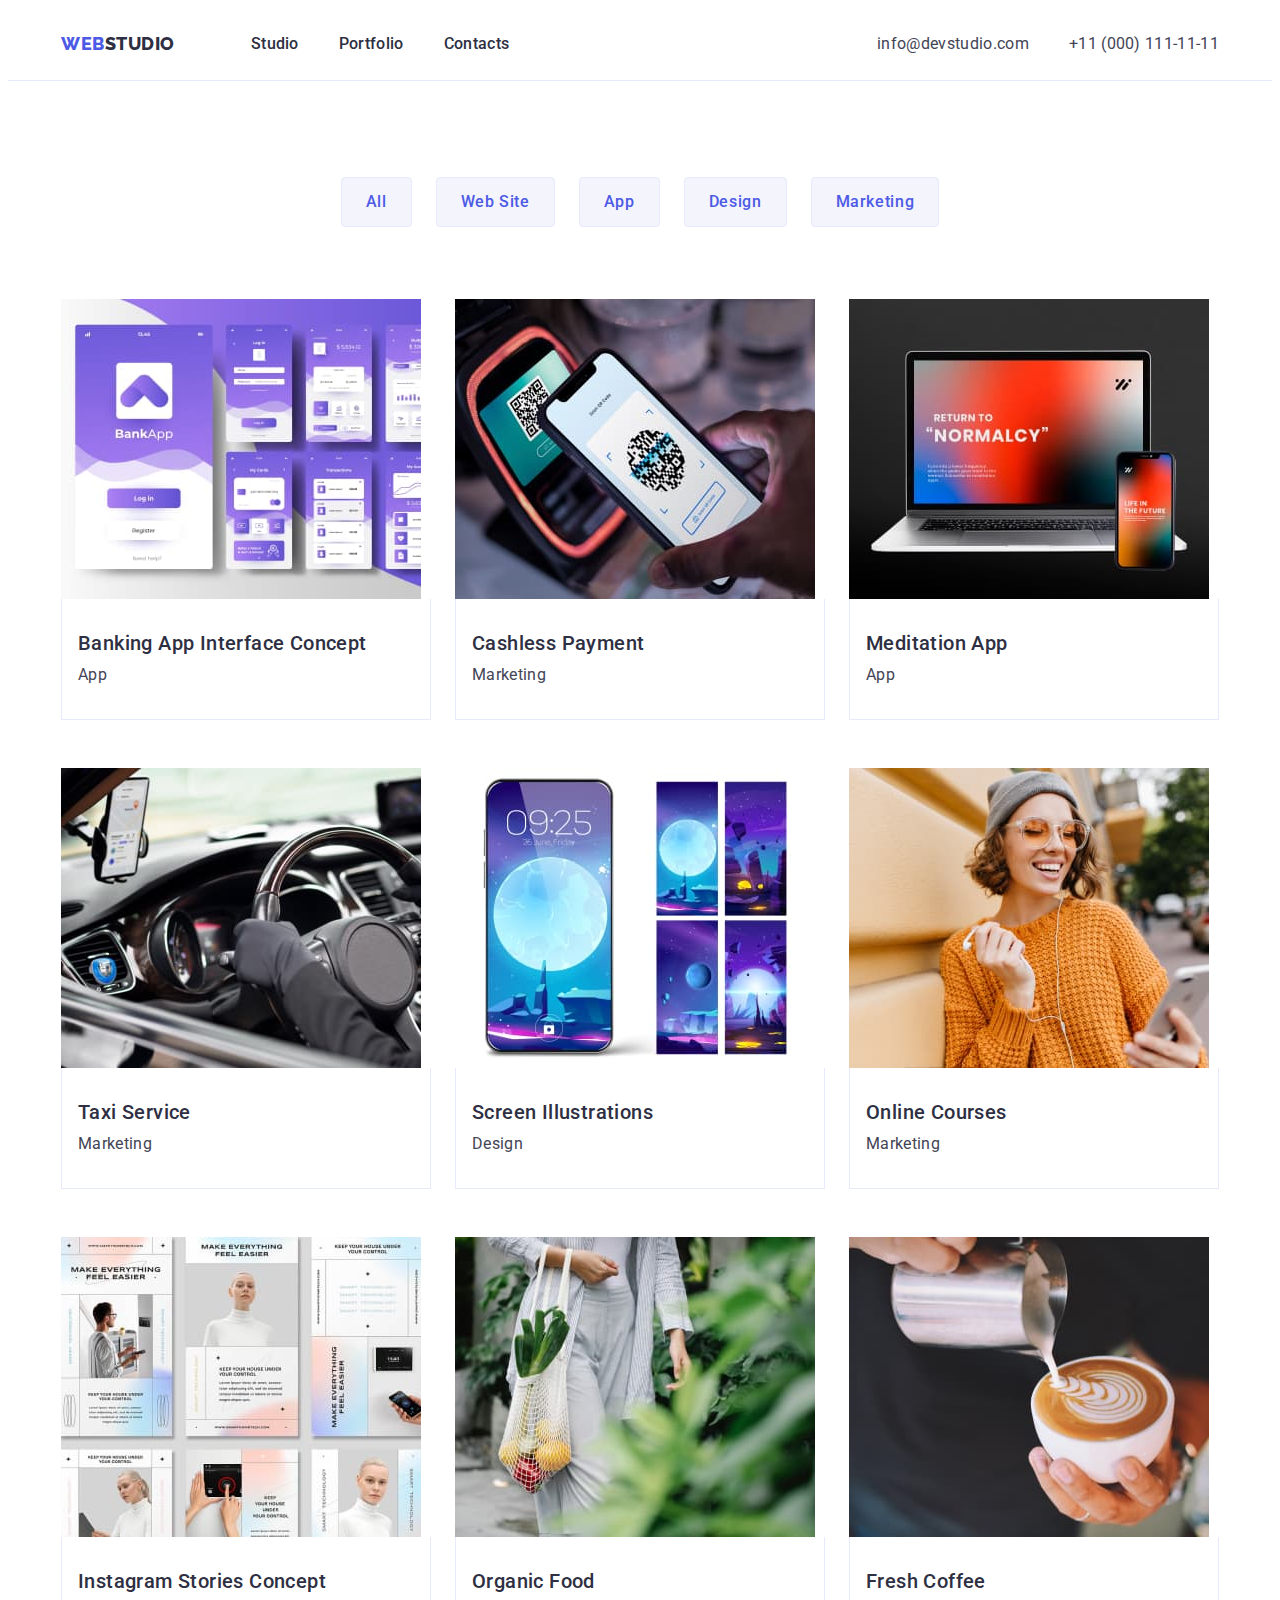
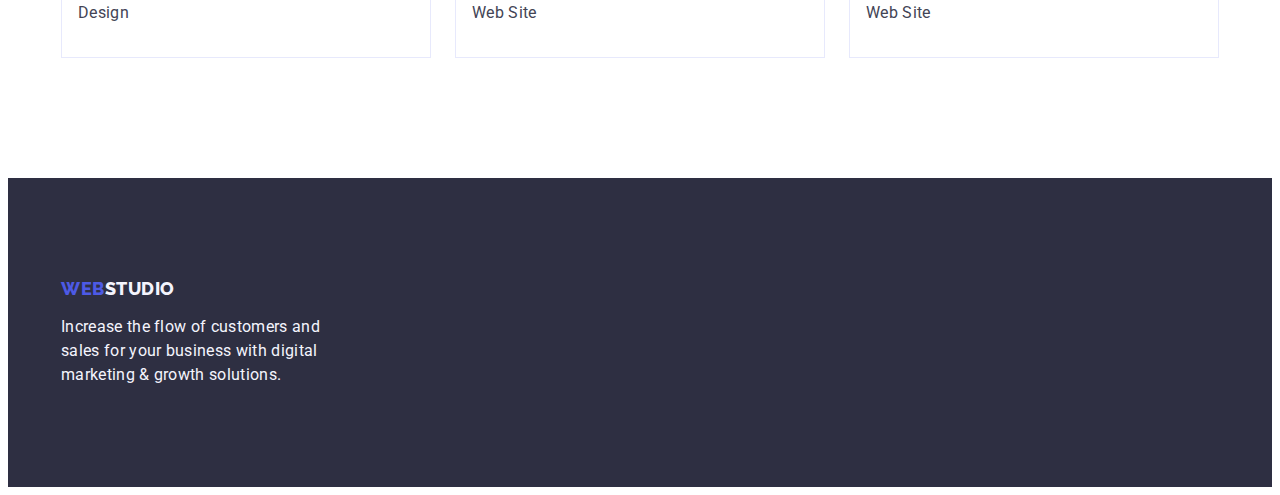
==== commit c3151da0: "check2" ====
--- a/portfolio.html
+++ b/portfolio.html
@@ -31,15 +31,13 @@
           >
           <ul class="header-list list">
             <li>
-              <a class="content-navig link" href="./index.html">Studio</a>
-            </li>
-            <li>
-              <a class="content-navig link" href="./portfolio.html"
-                >Portfolio</a
-              >
-            </li>
-            <li>
-              <a class="content-navig link" href="">Contacts</a>
+              <a class="content link" href="./index.html">Studio</a>
+            </li>
+            <li>
+              <a class="content link" href="./portfolio.html">Portfolio</a>
+            </li>
+            <li>
+              <a class="content link" href="">Contacts</a>
             </li>
           </ul>
         </nav>
--- a/css/styles.css
+++ b/css/styles.css
@@ -118,8 +118,8 @@
   text-decoration: none;
 }
 
-.content-navig:hover,
-.content-navig:focus {
+.content:hover,
+.content:focus {
   color: var(--color-active);
 }
 
